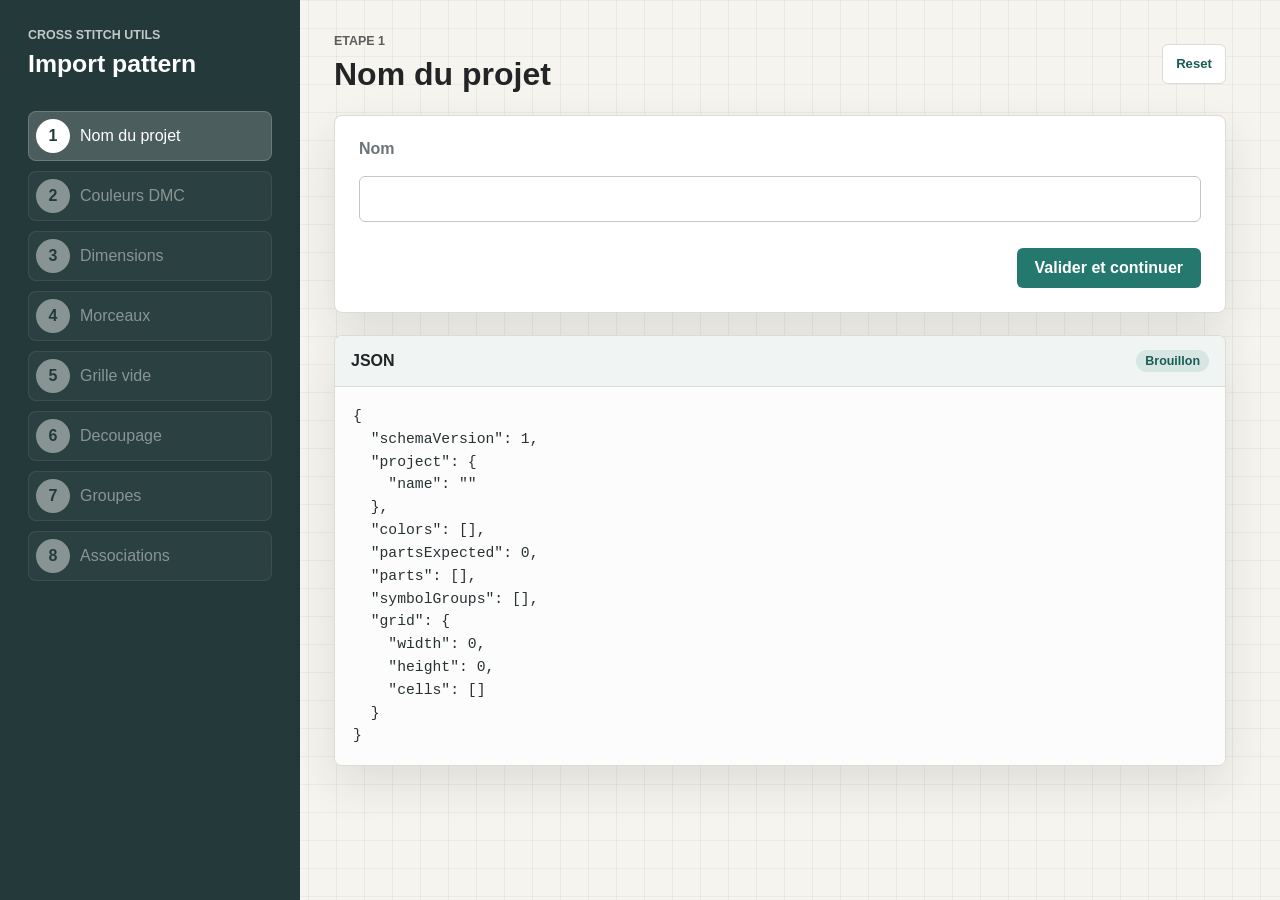
==== index.html @ f06e6caa "Classify color groups one at a time" ====
<!doctype html>
<html lang="fr">
  <head>
    <meta charset="utf-8">
    <meta name="viewport" content="width=device-width, initial-scale=1">
    <title>Cross Stitch Utils</title>
    <link rel="stylesheet" href="src/styles.css">
  </head>
  <body>
    <main class="app-shell">
      <aside class="sidebar">
        <div>
          <p class="eyebrow">Cross Stitch Utils</p>
          <h1>Import pattern</h1>
        </div>

        <nav class="step-list" aria-label="Etapes d'import">
          <button class="step-item active" type="button" data-step="project">
            <span class="step-number">1</span>
            <span>Nom du projet</span>
          </button>
          <button class="step-item locked" type="button" data-step="colors" disabled>
            <span class="step-number">2</span>
            <span>Couleurs DMC</span>
          </button>
          <button class="step-item locked" type="button" data-step="dimensions" disabled>
            <span class="step-number">3</span>
            <span>Dimensions</span>
          </button>
          <button class="step-item locked" type="button" data-step="parts" disabled>
            <span class="step-number">4</span>
            <span>Morceaux</span>
          </button>
          <button class="step-item locked" type="button" data-step="grid" disabled>
            <span class="step-number">5</span>
            <span>Grille vide</span>
          </button>
          <button class="step-item locked" type="button" data-step="analysis" disabled>
            <span class="step-number">6</span>
            <span>Decoupage</span>
          </button>
          <button class="step-item locked" type="button" data-step="groups" disabled>
            <span class="step-number">7</span>
            <span>Groupes</span>
          </button>
          <button class="step-item locked" type="button" data-step="assignments" disabled>
            <span class="step-number">8</span>
            <span>Associations</span>
          </button>
        </nav>
      </aside>

      <section class="workspace" aria-labelledby="step-title">
        <div class="topbar">
          <div>
            <p id="stepEyebrow" class="eyebrow">Etape 1</p>
            <h2 id="step-title">Nom du projet</h2>
          </div>
          <button id="resetButton" class="icon-button" type="button" title="Reinitialiser">
            <span aria-hidden="true">Reset</span>
            <span class="sr-only">Reinitialiser</span>
          </button>
        </div>

        <form id="projectForm" class="tool-panel" data-panel="project">
          <label for="projectName">Nom</label>
          <input id="projectName" name="projectName" type="text" autocomplete="off" required>
          <p id="projectError" class="form-error" hidden>Entre un nom de projet pour continuer.</p>

          <div class="actions">
            <button id="saveButton" class="primary-button" type="submit">Valider et continuer</button>
          </div>
        </form>

        <section id="colorsPanel" class="tool-panel hidden" data-panel="colors" aria-labelledby="colors-title">
          <div class="panel-heading">
            <div>
              <h3 id="colors-title">Couleurs du pattern</h3>
              <p>Ajoute uniquement les codes DMC utilises dans le pattern.</p>
            </div>
          </div>

          <form id="colorForm" class="color-form">
            <div class="form-grid">
              <label>
                Code DMC
                <input id="dmcCode" name="dmcCode" type="text" list="dmcCodeOptions" autocomplete="off" required>
              </label>
              <datalist id="dmcCodeOptions"></datalist>
            </div>

            <div class="actions">
              <button class="primary-button" type="submit">Ajouter</button>
            </div>
          </form>

          <div class="color-list-wrap">
            <table class="color-table">
              <thead>
                <tr>
                  <th>Couleur</th>
                  <th>Code DMC</th>
                  <th></th>
                </tr>
              </thead>
              <tbody id="colorsTableBody"></tbody>
            </table>
            <p id="emptyColorsMessage" class="empty-message">Aucune couleur ajoutee.</p>
          </div>

          <div class="actions split-actions">
            <button id="backToProjectButton" class="secondary-button" type="button">Retour</button>
            <button id="validateColorsButton" class="primary-button" type="button">Valider les couleurs</button>
          </div>
          <p id="colorsError" class="form-error" hidden>Ajoute au moins un code DMC pour valider cette etape.</p>
        </section>

        <form id="dimensionsForm" class="tool-panel hidden" data-panel="dimensions" aria-labelledby="dimensions-title">
          <div class="panel-heading">
            <div>
              <h3 id="dimensions-title">Dimensions de la grille</h3>
              <p>Indique la taille totale du pattern en points, pas la taille d'une page.</p>
            </div>
          </div>

          <div class="form-grid two-columns">
            <label for="gridWidth">
              Largeur
              <input id="gridWidth" name="gridWidth" type="number" inputmode="numeric" min="1" step="1" required>
            </label>

            <label for="gridHeight">
              Hauteur
              <input id="gridHeight" name="gridHeight" type="number" inputmode="numeric" min="1" step="1" required>
            </label>
          </div>

          <p id="dimensionsError" class="form-error" hidden>Entre une largeur et une hauteur superieures a 0.</p>

          <div class="actions split-actions">
            <button id="backToColorsButton" class="secondary-button" type="button">Retour</button>
            <button class="primary-button" type="submit">Valider les dimensions</button>
          </div>
        </form>

        <section id="partsPanel" class="tool-panel hidden" data-panel="parts" aria-labelledby="parts-title">
          <div class="panel-heading">
            <div>
              <h3 id="parts-title">Morceaux du pattern</h3>
              <p>Indique d'abord combien de sous-parties composent le pattern.</p>
            </div>
          </div>

          <form id="partCountForm" class="part-form">
            <div class="form-grid two-columns">
              <label for="partsExpected">
                Nombre de sous-parties
                <input id="partsExpected" name="partsExpected" type="number" inputmode="numeric" min="1" step="1" required>
              </label>
            </div>

            <p id="partCountError" class="form-error" hidden>Entre un nombre de sous-parties superieur a 0.</p>

            <div class="actions">
              <button class="primary-button" type="submit">Valider le nombre</button>
            </div>
          </form>

          <form id="partForm" class="part-form hidden">
            <div class="section-divider">
              <h3 id="nextPartName">Part 1</h3>
              <p id="partProgressText">Morceau 1 / 1</p>
            </div>

            <div class="form-grid parts-grid">
              <label for="partImage">
                Image
                <input id="partImage" name="partImage" type="file" accept="image/*">
              </label>

              <div>
                <span class="field-label">Presse-papier</span>
                <div id="clipboardDropZone" class="clipboard-drop-zone" tabindex="0">
                  <span id="clipboardImageStatus">Aucune image collee</span>
                </div>
              </div>

              <label for="partStartX">
                Depart X
                <input id="partStartX" name="partStartX" type="number" inputmode="numeric" min="0" step="1" required>
              </label>

              <label for="partStartY">
                Depart Y
                <input id="partStartY" name="partStartY" type="number" inputmode="numeric" min="0" step="1" required>
              </label>

              <label for="partWidth">
                Largeur
                <input id="partWidth" name="partWidth" type="number" inputmode="numeric" min="1" step="1" required>
              </label>

              <label for="partHeight">
                Hauteur
                <input id="partHeight" name="partHeight" type="number" inputmode="numeric" min="1" step="1" required>
              </label>
            </div>

            <p id="partError" class="form-error" hidden>Verifie les valeurs du morceau.</p>

            <div class="actions">
              <button class="primary-button" type="submit">Ajouter le morceau</button>
            </div>
          </form>

          <div class="color-list-wrap">
            <table class="color-table">
              <thead>
                <tr>
                  <th>Nom</th>
                  <th>Image</th>
                  <th>Position</th>
                  <th>Taille</th>
                  <th></th>
                </tr>
              </thead>
              <tbody id="partsTableBody"></tbody>
            </table>
            <p id="emptyPartsMessage" class="empty-message">Aucun morceau ajoute.</p>
          </div>

          <div id="partsCoverageStatus" class="coverage-status"></div>

          <div class="actions split-actions">
            <button id="backToDimensionsButton" class="secondary-button" type="button">Retour</button>
            <button id="validatePartsButton" class="primary-button" type="button">Valider les morceaux</button>
          </div>
          <p id="partsError" class="form-error" hidden>Les morceaux doivent couvrir toute la grille sans trou ni chevauchement.</p>
        </section>

        <section id="gridPanel" class="tool-panel hidden" data-panel="grid" aria-labelledby="grid-title">
          <div class="panel-heading">
            <div>
              <h3 id="grid-title">Grille vide</h3>
              <p>Genere toutes les cases du pattern a partir des dimensions et des morceaux valides.</p>
            </div>
          </div>

          <div id="gridStatus" class="coverage-status"></div>

          <div class="stats-row">
            <div>
              <span class="stat-label">Dimensions</span>
              <strong id="gridDimensionsText">0 x 0</strong>
            </div>
            <div>
              <span class="stat-label">Cases attendues</span>
              <strong id="gridExpectedCellsText">0</strong>
            </div>
            <div>
              <span class="stat-label">Cases generees</span>
              <strong id="gridGeneratedCellsText">0</strong>
            </div>
          </div>

          <div class="actions split-actions">
            <button id="backToPartsButton" class="secondary-button" type="button">Retour</button>
            <button id="generateGridButton" class="primary-button" type="button">Generer la grille</button>
          </div>
          <p id="gridError" class="form-error" hidden>Les morceaux doivent etre valides avant de generer la grille.</p>
        </section>

        <section id="analysisPanel" class="tool-panel hidden" data-panel="analysis" aria-labelledby="analysis-title">
          <div class="panel-heading">
            <div>
              <h3 id="analysis-title">Decoupage des cellules</h3>
              <p>Les images des morceaux sont considerees comme des grilles completes, sans marge ni legende.</p>
            </div>
          </div>

          <div id="analysisStatus" class="coverage-status"></div>

          <div class="stats-row">
            <div>
              <span class="stat-label">Morceaux</span>
              <strong id="analysisPartsText">0</strong>
            </div>
            <div>
              <span class="stat-label">Cellules</span>
              <strong id="analysisCellsText">0</strong>
            </div>
            <div>
              <span class="stat-label">Signatures</span>
              <strong id="analysisSignaturesText">0</strong>
            </div>
          </div>

          <div class="actions split-actions">
            <button id="backToGridButton" class="secondary-button" type="button">Retour</button>
            <button id="sliceImagesButton" class="primary-button" type="button">Decouper les images</button>
          </div>
          <p id="analysisError" class="form-error" hidden>La grille doit etre generee avant le decoupage.</p>
        </section>

        <section id="groupsPanel" class="tool-panel hidden" data-panel="groups" aria-labelledby="groups-title">
          <div class="panel-heading">
            <div>
              <h3 id="groups-title">Groupes de symboles</h3>
              <p>Regroupe les cellules qui ont exactement la meme signature visuelle.</p>
            </div>
          </div>

          <div id="groupsStatus" class="coverage-status"></div>

          <div class="stats-row">
            <div>
              <span class="stat-label">Cellules</span>
              <strong id="groupsCellsText">0</strong>
            </div>
            <div>
              <span class="stat-label">Groupes</span>
              <strong id="groupsCountText">0</strong>
            </div>
            <div>
              <span class="stat-label">Plus grand groupe</span>
              <strong id="largestGroupText">0</strong>
            </div>
          </div>

          <div class="color-list-wrap">
            <table class="color-table">
              <thead>
                <tr>
                  <th>Groupe</th>
                  <th>Cellules</th>
                  <th>Signature</th>
                  <th>Moyenne</th>
                </tr>
              </thead>
              <tbody id="groupsTableBody"></tbody>
            </table>
            <p id="emptyGroupsMessage" class="empty-message">Aucun groupe genere.</p>
          </div>

          <div class="actions split-actions">
            <button id="backToAnalysisButton" class="secondary-button" type="button">Retour</button>
            <button id="generateGroupsButton" class="primary-button" type="button">Generer les groupes</button>
          </div>
          <p id="groupsError" class="form-error" hidden>Le decoupage doit etre termine avant de generer les groupes.</p>
        </section>

        <section id="assignmentsPanel" class="tool-panel hidden" data-panel="assignments" aria-labelledby="assignments-title">
          <div class="panel-heading">
            <div>
              <h3 id="assignments-title">Associations des couleurs</h3>
              <p>Associe chaque groupe visuel a une couleur DMC, ou marque-le comme vide.</p>
            </div>
          </div>

          <div id="assignmentsStatus" class="coverage-status"></div>

          <div class="stats-row">
            <div>
              <span class="stat-label">Groupes</span>
              <strong id="assignmentsGroupsText">0</strong>
            </div>
            <div>
              <span class="stat-label">Groupes prets</span>
              <strong id="assignmentsReadyText">0</strong>
            </div>
            <div>
              <span class="stat-label">Cases pretes</span>
              <strong id="assignmentsCellsText">0</strong>
            </div>
          </div>

          <div id="assignmentReview" class="assignment-review">
            <div class="assignment-card">
              <div class="assignment-meta">
                <span id="assignmentPositionText" class="status-pill">Groupe 0 / 0</span>
                <strong id="assignmentGroupName">Groupe</strong>
                <span id="assignmentCellCountText" class="stat-label">0 cellule</span>
              </div>
              <div id="assignmentPreviewWrap" class="assignment-preview-wrap">
                <span class="symbol-preview-empty">A regenerer</span>
              </div>
            </div>

            <div>
              <p class="field-label">Choisir la couleur</p>
              <div id="assignmentChoices" class="assignment-choices"></div>
            </div>

            <div class="assignment-nav">
              <button id="previousAssignmentButton" class="secondary-button" type="button">Precedent</button>
              <button id="assignEmptyButton" class="secondary-button" type="button">Vide</button>
              <button id="nextAssignmentButton" class="secondary-button" type="button">Suivant</button>
            </div>

            <p id="emptyAssignmentsMessage" class="empty-message">Aucun groupe a associer.</p>
          </div>

          <div class="actions split-actions">
            <button id="backToGroupsButton" class="secondary-button" type="button">Retour</button>
            <button id="applyAssignmentsButton" class="primary-button" type="button">Appliquer a la grille</button>
          </div>
          <p id="assignmentsError" class="form-error" hidden>Chaque groupe doit avoir une couleur DMC, ou etre marque comme vide.</p>
        </section>

        <section class="json-panel" aria-labelledby="json-title">
          <div class="panel-title-row">
            <h3 id="json-title">JSON</h3>
            <span id="saveStatus" class="status-pill">Brouillon</span>
          </div>
          <pre id="jsonPreview"></pre>
        </section>
      </section>
    </main>

    <script src="data/dmc-colors.js"></script>
    <script src="src/app.js"></script>
  </body>
</html>
---- src/styles.css ----
:root {
  color-scheme: light;
  --bg: #f6f4ef;
  --surface: #ffffff;
  --surface-muted: #f0f5f3;
  --ink: #222426;
  --muted: #6d7479;
  --line: #d8ddd8;
  --accent: #24786d;
  --accent-strong: #185d55;
  --thread-red: #b44b57;
  --shadow: 0 18px 45px rgba(32, 38, 35, 0.11);
}

* {
  box-sizing: border-box;
}

body {
  margin: 0;
  min-height: 100vh;
  font-family: "Segoe UI", Arial, sans-serif;
  color: var(--ink);
  background:
    linear-gradient(90deg, rgba(36, 120, 109, 0.08) 1px, transparent 1px),
    linear-gradient(rgba(180, 75, 87, 0.07) 1px, transparent 1px),
    var(--bg);
  background-size: 28px 28px;
}

button,
input,
select {
  font: inherit;
}

.app-shell {
  display: grid;
  grid-template-columns: minmax(240px, 300px) minmax(0, 1fr);
  min-height: 100vh;
}

.sidebar {
  display: flex;
  flex-direction: column;
  gap: 32px;
  padding: 28px;
  color: #ffffff;
  background: #243a3a;
}

.eyebrow {
  margin: 0 0 8px;
  color: currentColor;
  font-size: 0.78rem;
  font-weight: 700;
  letter-spacing: 0;
  text-transform: uppercase;
  opacity: 0.72;
}

h1,
h2,
h3 {
  margin: 0;
  letter-spacing: 0;
}

h1 {
  font-size: 1.55rem;
  line-height: 1.15;
}

h2 {
  font-size: 2rem;
}

h3 {
  font-size: 1rem;
}

.step-list {
  display: grid;
  gap: 10px;
}

.step-item {
  display: grid;
  grid-template-columns: 34px minmax(0, 1fr);
  align-items: center;
  gap: 10px;
  width: 100%;
  min-height: 48px;
  padding: 7px;
  border: 1px solid rgba(255, 255, 255, 0.18);
  border-radius: 8px;
  color: #ffffff;
  background: rgba(255, 255, 255, 0.08);
  text-align: left;
}

.step-item.active {
  background: rgba(255, 255, 255, 0.18);
}

.step-item.complete .step-number {
  color: #ffffff;
  background: var(--accent);
}

.step-item.locked {
  cursor: not-allowed;
  opacity: 0.46;
}

.step-number {
  display: grid;
  place-items: center;
  width: 34px;
  height: 34px;
  border-radius: 50%;
  color: #243a3a;
  background: #ffffff;
  font-weight: 800;
}

.workspace {
  display: grid;
  align-content: start;
  gap: 22px;
  width: min(960px, 100%);
  padding: 34px;
}

.topbar {
  display: flex;
  align-items: center;
  justify-content: space-between;
  gap: 16px;
}

.tool-panel,
.json-panel {
  border: 1px solid var(--line);
  border-radius: 8px;
  background: var(--surface);
  box-shadow: var(--shadow);
}

.tool-panel {
  display: grid;
  gap: 18px;
  padding: 24px;
}

label {
  display: grid;
  gap: 7px;
  color: var(--muted);
  font-weight: 700;
}

.field-label {
  display: block;
  margin-bottom: 7px;
  color: var(--muted);
  font-weight: 700;
}

input,
select {
  width: 100%;
  min-height: 46px;
  padding: 10px 12px;
  border: 1px solid #bfc8c3;
  border-radius: 6px;
  color: var(--ink);
  background: #ffffff;
}

input:focus,
select:focus {
  border-color: var(--accent);
  outline: 3px solid rgba(36, 120, 109, 0.18);
}

.actions {
  display: flex;
  justify-content: flex-end;
  margin-top: 8px;
}

.primary-button,
.secondary-button,
.icon-button,
.danger-button {
  min-height: 40px;
  border: 0;
  border-radius: 6px;
  cursor: pointer;
}

.primary-button {
  padding: 0 18px;
  color: #ffffff;
  background: var(--accent);
  font-weight: 800;
}

.primary-button:hover {
  background: var(--accent-strong);
}

.secondary-button {
  padding: 0 16px;
  color: var(--accent-strong);
  background: #e8f0ed;
  border: 1px solid var(--line);
  font-weight: 800;
}

.secondary-button:hover {
  background: #dae7e3;
}

.icon-button {
  display: grid;
  place-items: center;
  width: 64px;
  color: var(--accent-strong);
  background: var(--surface);
  border: 1px solid var(--line);
  font-size: 0.82rem;
  font-weight: 800;
}

.danger-button {
  display: grid;
  place-items: center;
  width: 34px;
  min-height: 34px;
  color: #8b2633;
  background: rgba(180, 75, 87, 0.12);
  font-weight: 800;
}

.danger-button:hover {
  background: rgba(180, 75, 87, 0.22);
}

.hidden {
  display: none;
}

.panel-heading p,
.empty-message {
  margin: 6px 0 0;
  color: var(--muted);
}

.color-form {
  display: grid;
  gap: 14px;
}

.form-grid {
  display: grid;
  grid-template-columns: minmax(160px, 280px);
  gap: 12px;
}

.form-grid.two-columns {
  grid-template-columns: repeat(2, minmax(140px, 220px));
}

.form-grid.parts-grid {
  grid-template-columns: minmax(220px, 1.4fr) minmax(180px, 1fr) repeat(4, minmax(110px, 0.8fr));
}

.color-list-wrap {
  display: grid;
  gap: 10px;
  overflow-x: auto;
}

.color-table {
  width: 100%;
  border-collapse: collapse;
  overflow: hidden;
  border: 1px solid var(--line);
  border-radius: 8px;
}

.color-table th,
.color-table td {
  padding: 11px 12px;
  border-bottom: 1px solid var(--line);
  text-align: left;
}

.color-table th {
  color: var(--muted);
  background: var(--surface-muted);
  font-size: 0.82rem;
}

.color-table code {
  font-size: 0.78rem;
  word-break: break-all;
}

.color-table tr:last-child td {
  border-bottom: 0;
}

.assignment-review {
  display: grid;
  gap: 18px;
}

.assignment-review.empty .assignment-card,
.assignment-review.empty .assignment-nav,
.assignment-review.empty .field-label,
.assignment-review.empty .assignment-choices {
  display: none;
}

.assignment-card {
  display: grid;
  grid-template-columns: minmax(170px, 240px) minmax(120px, 1fr);
  gap: 18px;
  align-items: center;
  padding: 18px;
  border: 1px solid var(--line);
  border-radius: 8px;
  background: var(--surface-muted);
}

.assignment-meta {
  display: grid;
  gap: 8px;
}

.assignment-meta strong {
  font-size: 1.45rem;
}

.assignment-preview-wrap {
  display: grid;
  place-items: center;
  min-height: 156px;
  border: 1px solid var(--line);
  border-radius: 8px;
  background: #ffffff;
}

.symbol-preview {
  display: block;
  width: 64px;
  height: 64px;
  border: 1px solid var(--line);
  border-radius: 6px;
  background: #ffffff;
  image-rendering: pixelated;
}

.symbol-preview.large {
  width: 128px;
  height: 128px;
}

.symbol-preview-empty {
  display: inline-block;
  max-width: 90px;
  color: var(--muted);
  font-size: 0.78rem;
  font-weight: 700;
}

.assignment-choices {
  display: grid;
  grid-template-columns: repeat(auto-fit, minmax(120px, 1fr));
  gap: 10px;
}

.assignment-choice-button {
  display: flex;
  align-items: center;
  gap: 9px;
  min-height: 48px;
  padding: 8px 10px;
  border: 1px solid var(--line);
  border-radius: 8px;
  color: var(--ink);
  background: #ffffff;
  cursor: pointer;
  font-weight: 800;
}

.assignment-choice-button:hover,
.assignment-choice-button.selected,
.assignment-nav .selected {
  border-color: var(--accent);
  outline: 3px solid rgba(36, 120, 109, 0.16);
}

.assignment-nav {
  display: flex;
  justify-content: space-between;
  gap: 10px;
}

.row-actions {
  width: 46px;
}

.color-swatch {
  display: inline-block;
  width: 34px;
  height: 24px;
  border: 1px solid #9da6a3;
  border-radius: 5px;
  box-shadow: inset 0 0 0 1px rgba(255, 255, 255, 0.35);
  vertical-align: middle;
}

.split-actions {
  justify-content: space-between;
}

.form-error {
  margin: -4px 0 0;
  color: #9f2937;
  font-weight: 700;
}

.coverage-status {
  padding: 12px 14px;
  border: 1px solid var(--line);
  border-radius: 8px;
  color: var(--muted);
  background: var(--surface-muted);
  font-weight: 800;
}

.coverage-status.valid {
  color: var(--accent-strong);
  background: rgba(36, 120, 109, 0.12);
}

.coverage-status.invalid {
  color: #8b2633;
  background: rgba(180, 75, 87, 0.1);
}

.stats-row {
  display: grid;
  grid-template-columns: repeat(3, minmax(120px, 1fr));
  gap: 12px;
}

.stats-row > div {
  display: grid;
  gap: 5px;
  padding: 14px;
  border: 1px solid var(--line);
  border-radius: 8px;
  background: #ffffff;
}

.stat-label {
  color: var(--muted);
  font-size: 0.82rem;
  font-weight: 800;
}

.stats-row strong {
  font-size: 1.35rem;
}

.clipboard-drop-zone {
  display: grid;
  align-items: center;
  min-height: 46px;
  padding: 10px 12px;
  border: 1px dashed #9da6a3;
  border-radius: 6px;
  color: var(--muted);
  background: #fbfcfb;
  font-weight: 700;
}

.clipboard-drop-zone:focus {
  border-color: var(--accent);
  outline: 3px solid rgba(36, 120, 109, 0.18);
}

.clipboard-drop-zone.has-image {
  color: var(--accent-strong);
  border-style: solid;
  background: rgba(36, 120, 109, 0.08);
}

.json-panel {
  overflow: hidden;
}

.panel-title-row {
  display: flex;
  align-items: center;
  justify-content: space-between;
  gap: 12px;
  padding: 14px 16px;
  background: var(--surface-muted);
  border-bottom: 1px solid var(--line);
}

.status-pill {
  padding: 4px 9px;
  border-radius: 999px;
  color: var(--accent-strong);
  background: rgba(36, 120, 109, 0.12);
  font-size: 0.78rem;
  font-weight: 800;
}

pre {
  min-height: 220px;
  margin: 0;
  padding: 18px;
  overflow: auto;
  color: #293133;
  background: #fbfcfb;
  font-family: Consolas, "Liberation Mono", monospace;
  font-size: 0.92rem;
  line-height: 1.55;
}

.sr-only {
  position: absolute;
  width: 1px;
  height: 1px;
  padding: 0;
  margin: -1px;
  overflow: hidden;
  clip: rect(0, 0, 0, 0);
  white-space: nowrap;
  border: 0;
}

@media (max-width: 760px) {
  .app-shell {
    grid-template-columns: 1fr;
  }

  .sidebar {
    padding: 22px;
  }

  .workspace {
    padding: 22px;
  }

  .form-grid {
    grid-template-columns: 1fr;
  }

  .form-grid.two-columns {
    grid-template-columns: 1fr;
  }

  .form-grid.parts-grid {
    grid-template-columns: 1fr;
  }

  .stats-row {
    grid-template-columns: 1fr;
  }
}
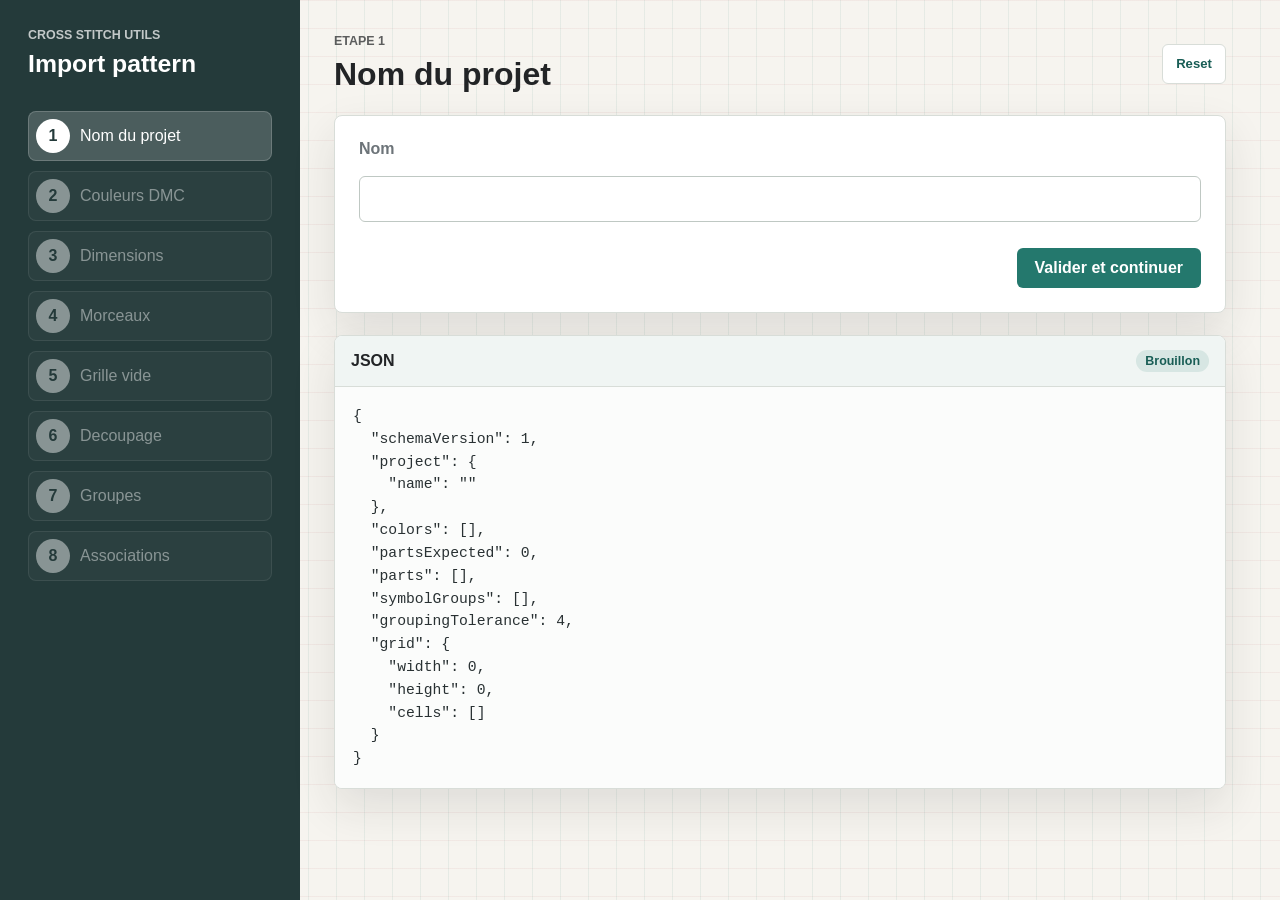
==== commit 154a2b90: "Add adjustable symbol grouping tolerance" ====
--- a/index.html
+++ b/index.html
@@ -306,11 +306,20 @@
           <div class="panel-heading">
             <div>
               <h3 id="groups-title">Groupes de symboles</h3>
-              <p>Regroupe les cellules qui ont exactement la meme signature visuelle.</p>
+              <p>Regroupe les cellules qui ont une signature visuelle proche.</p>
             </div>
           </div>
 
           <div id="groupsStatus" class="coverage-status"></div>
+
+          <label class="field-label" for="groupingTolerance">
+            Tolerance de regroupement
+            <select id="groupingTolerance" name="groupingTolerance">
+              <option value="0">Strict</option>
+              <option value="4">Normal</option>
+              <option value="8">Large</option>
+            </select>
+          </label>
 
           <div class="stats-row">
             <div>
@@ -380,6 +389,7 @@
                 <span id="assignmentPositionText" class="status-pill">Groupe 0 / 0</span>
                 <strong id="assignmentGroupName">Groupe</strong>
                 <span id="assignmentCellCountText" class="stat-label">0 cellule</span>
+                <span id="assignmentCurrentState" class="assignment-state unready">Non classe</span>
               </div>
               <div id="assignmentPreviewWrap" class="assignment-preview-wrap">
                 <span class="symbol-preview-empty">A regenerer</span>
@@ -393,7 +403,6 @@
 
             <div class="assignment-nav">
               <button id="previousAssignmentButton" class="secondary-button" type="button">Precedent</button>
-              <button id="assignEmptyButton" class="secondary-button" type="button">Vide</button>
               <button id="nextAssignmentButton" class="secondary-button" type="button">Suivant</button>
             </div>
 
--- a/src/styles.css
+++ b/src/styles.css
@@ -345,6 +345,29 @@
   font-size: 1.45rem;
 }
 
+.assignment-state {
+  width: fit-content;
+  padding: 7px 10px;
+  border-radius: 999px;
+  font-size: 0.82rem;
+  font-weight: 900;
+}
+
+.assignment-state.unready {
+  color: #8b2633;
+  background: rgba(180, 75, 87, 0.12);
+}
+
+.assignment-state.ready {
+  color: var(--accent-strong);
+  background: rgba(36, 120, 109, 0.14);
+}
+
+.assignment-state.empty {
+  color: #4e5559;
+  background: #dfe6e3;
+}
+
 .assignment-preview-wrap {
   display: grid;
   place-items: center;
@@ -402,6 +425,12 @@
 .assignment-nav .selected {
   border-color: var(--accent);
   outline: 3px solid rgba(36, 120, 109, 0.16);
+}
+
+.assignment-choice-button.empty-choice {
+  justify-content: center;
+  color: #4e5559;
+  background: #eef2f0;
 }
 
 .assignment-nav {
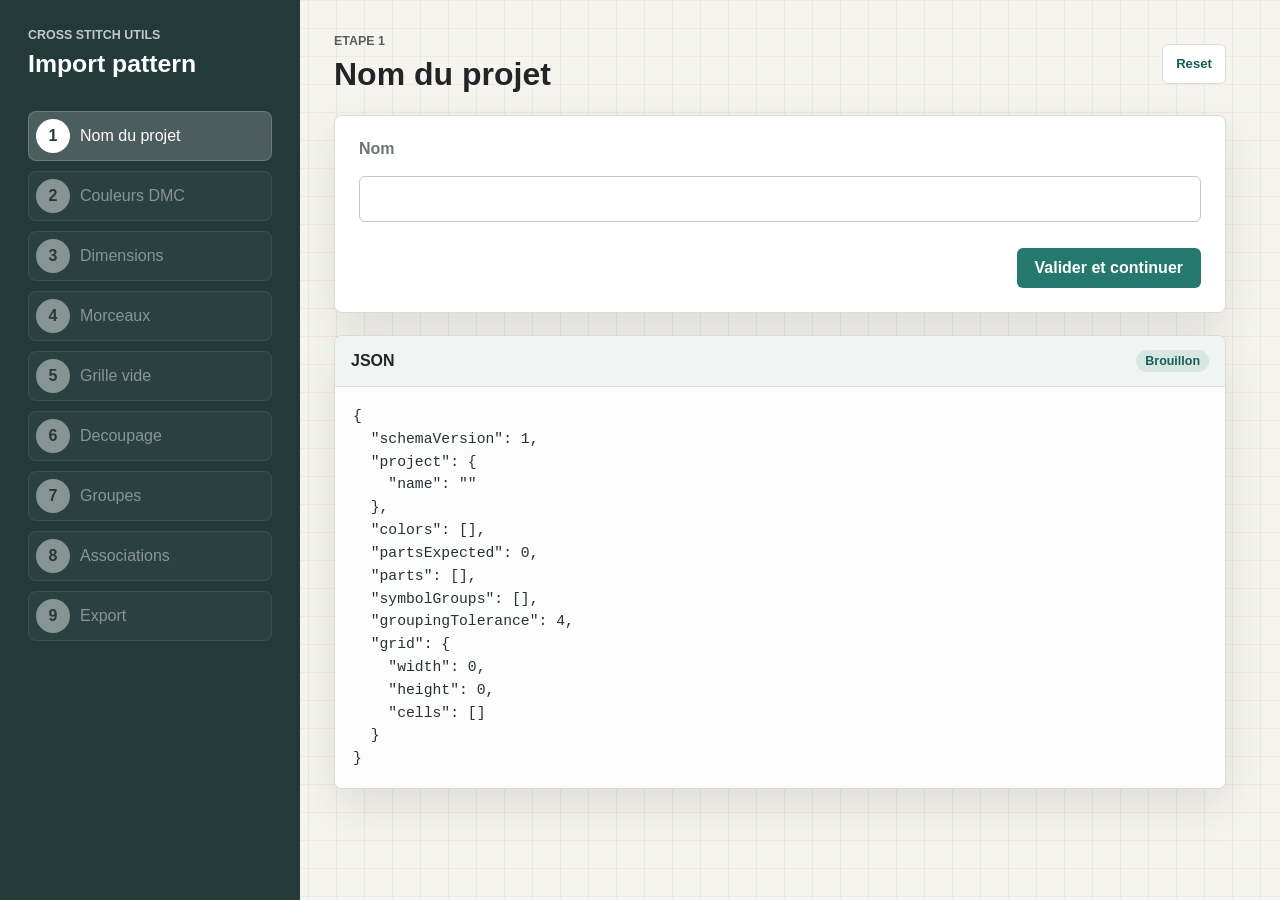
==== commit 40078e89: "Add clean final JSON export" ====
--- a/index.html
+++ b/index.html
@@ -47,6 +47,10 @@
             <span class="step-number">8</span>
             <span>Associations</span>
           </button>
+          <button class="step-item locked" type="button" data-step="export" disabled>
+            <span class="step-number">9</span>
+            <span>Export</span>
+          </button>
         </nav>
       </aside>
 
@@ -416,6 +420,38 @@
           <p id="assignmentsError" class="form-error" hidden>Chaque groupe doit avoir une couleur DMC, ou etre marque comme vide.</p>
         </section>
 
+        <section id="exportPanel" class="tool-panel hidden" data-panel="export" aria-labelledby="export-title">
+          <div class="panel-heading">
+            <div>
+              <h3 id="export-title">Fichier final</h3>
+              <p>Genere un JSON propre avec uniquement les informations necessaires pour utiliser le pattern.</p>
+            </div>
+          </div>
+
+          <div id="exportStatus" class="coverage-status"></div>
+
+          <div class="stats-row">
+            <div>
+              <span class="stat-label">Dimensions</span>
+              <strong id="exportDimensionsText">0 x 0</strong>
+            </div>
+            <div>
+              <span class="stat-label">Couleurs</span>
+              <strong id="exportColorsText">0</strong>
+            </div>
+            <div>
+              <span class="stat-label">Cases</span>
+              <strong id="exportCellsText">0</strong>
+            </div>
+          </div>
+
+          <div class="actions split-actions">
+            <button id="backToAssignmentsButton" class="secondary-button" type="button">Retour</button>
+            <button id="downloadFinalJsonButton" class="primary-button" type="button">Telecharger le JSON final</button>
+          </div>
+          <pre id="finalJsonPreview"></pre>
+        </section>
+
         <section class="json-panel" aria-labelledby="json-title">
           <div class="panel-title-row">
             <h3 id="json-title">JSON</h3>
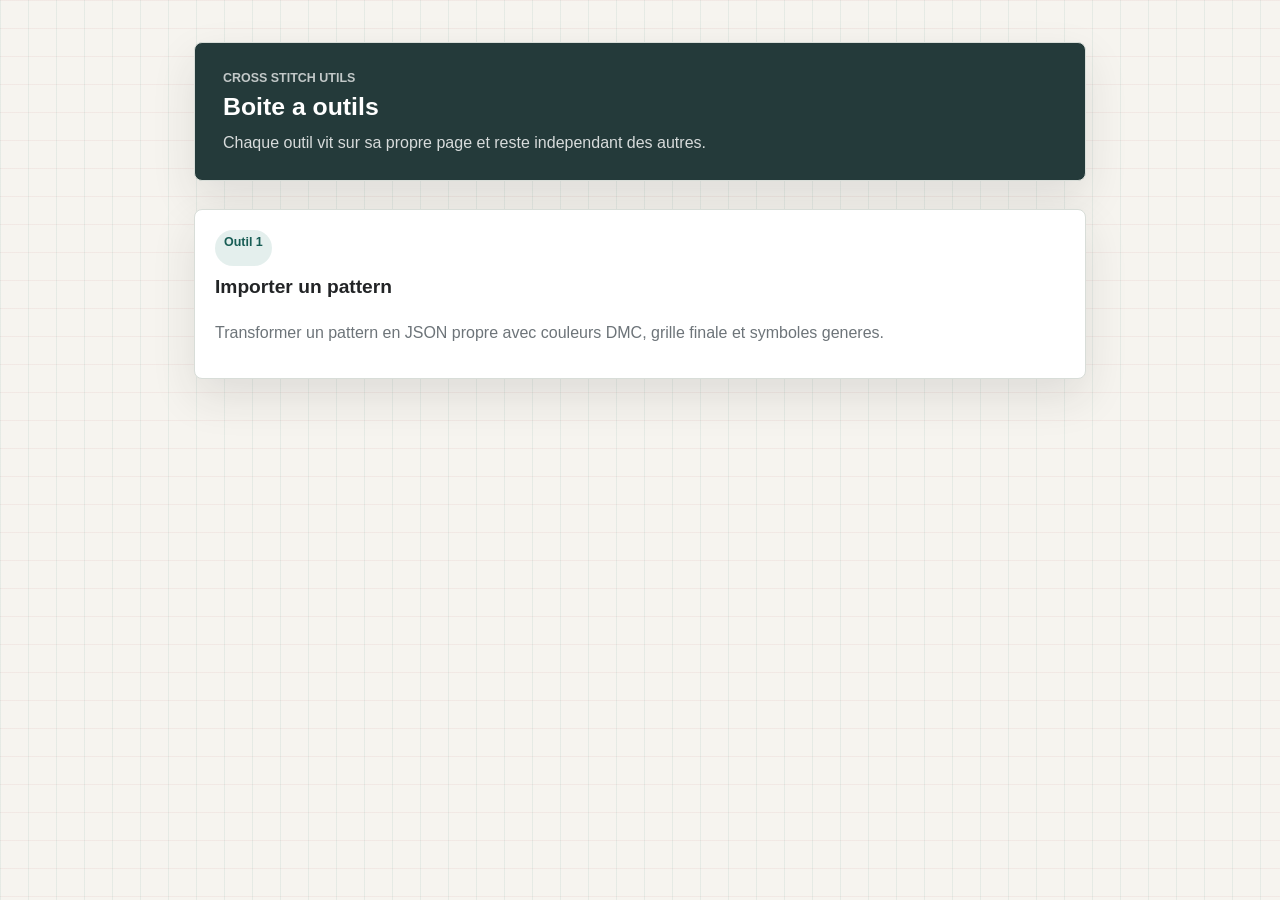
==== commit 075273b0: "Separate toolbox home from import tool" ====
--- a/index.html
+++ b/index.html
@@ -7,462 +7,22 @@
     <link rel="stylesheet" href="src/styles.css">
   </head>
   <body>
-    <main class="app-shell">
-      <aside class="sidebar">
+    <main class="toolbox-shell">
+      <header class="toolbox-header">
         <div>
           <p class="eyebrow">Cross Stitch Utils</p>
-          <h1>Import pattern</h1>
+          <h1>Boite a outils</h1>
         </div>
+        <p>Chaque outil vit sur sa propre page et reste independant des autres.</p>
+      </header>
 
-        <nav class="step-list" aria-label="Etapes d'import">
-          <button class="step-item active" type="button" data-step="project">
-            <span class="step-number">1</span>
-            <span>Nom du projet</span>
-          </button>
-          <button class="step-item locked" type="button" data-step="colors" disabled>
-            <span class="step-number">2</span>
-            <span>Couleurs DMC</span>
-          </button>
-          <button class="step-item locked" type="button" data-step="dimensions" disabled>
-            <span class="step-number">3</span>
-            <span>Dimensions</span>
-          </button>
-          <button class="step-item locked" type="button" data-step="parts" disabled>
-            <span class="step-number">4</span>
-            <span>Morceaux</span>
-          </button>
-          <button class="step-item locked" type="button" data-step="grid" disabled>
-            <span class="step-number">5</span>
-            <span>Grille vide</span>
-          </button>
-          <button class="step-item locked" type="button" data-step="analysis" disabled>
-            <span class="step-number">6</span>
-            <span>Decoupage</span>
-          </button>
-          <button class="step-item locked" type="button" data-step="groups" disabled>
-            <span class="step-number">7</span>
-            <span>Groupes</span>
-          </button>
-          <button class="step-item locked" type="button" data-step="assignments" disabled>
-            <span class="step-number">8</span>
-            <span>Associations</span>
-          </button>
-          <button class="step-item locked" type="button" data-step="export" disabled>
-            <span class="step-number">9</span>
-            <span>Export</span>
-          </button>
-        </nav>
-      </aside>
-
-      <section class="workspace" aria-labelledby="step-title">
-        <div class="topbar">
-          <div>
-            <p id="stepEyebrow" class="eyebrow">Etape 1</p>
-            <h2 id="step-title">Nom du projet</h2>
-          </div>
-          <button id="resetButton" class="icon-button" type="button" title="Reinitialiser">
-            <span aria-hidden="true">Reset</span>
-            <span class="sr-only">Reinitialiser</span>
-          </button>
-        </div>
-
-        <form id="projectForm" class="tool-panel" data-panel="project">
-          <label for="projectName">Nom</label>
-          <input id="projectName" name="projectName" type="text" autocomplete="off" required>
-          <p id="projectError" class="form-error" hidden>Entre un nom de projet pour continuer.</p>
-
-          <div class="actions">
-            <button id="saveButton" class="primary-button" type="submit">Valider et continuer</button>
-          </div>
-        </form>
-
-        <section id="colorsPanel" class="tool-panel hidden" data-panel="colors" aria-labelledby="colors-title">
-          <div class="panel-heading">
-            <div>
-              <h3 id="colors-title">Couleurs du pattern</h3>
-              <p>Ajoute uniquement les codes DMC utilises dans le pattern.</p>
-            </div>
-          </div>
-
-          <form id="colorForm" class="color-form">
-            <div class="form-grid">
-              <label>
-                Code DMC
-                <input id="dmcCode" name="dmcCode" type="text" list="dmcCodeOptions" autocomplete="off" required>
-              </label>
-              <datalist id="dmcCodeOptions"></datalist>
-            </div>
-
-            <div class="actions">
-              <button class="primary-button" type="submit">Ajouter</button>
-            </div>
-          </form>
-
-          <div class="color-list-wrap">
-            <table class="color-table">
-              <thead>
-                <tr>
-                  <th>Couleur</th>
-                  <th>Code DMC</th>
-                  <th></th>
-                </tr>
-              </thead>
-              <tbody id="colorsTableBody"></tbody>
-            </table>
-            <p id="emptyColorsMessage" class="empty-message">Aucune couleur ajoutee.</p>
-          </div>
-
-          <div class="actions split-actions">
-            <button id="backToProjectButton" class="secondary-button" type="button">Retour</button>
-            <button id="validateColorsButton" class="primary-button" type="button">Valider les couleurs</button>
-          </div>
-          <p id="colorsError" class="form-error" hidden>Ajoute au moins un code DMC pour valider cette etape.</p>
-        </section>
-
-        <form id="dimensionsForm" class="tool-panel hidden" data-panel="dimensions" aria-labelledby="dimensions-title">
-          <div class="panel-heading">
-            <div>
-              <h3 id="dimensions-title">Dimensions de la grille</h3>
-              <p>Indique la taille totale du pattern en points, pas la taille d'une page.</p>
-            </div>
-          </div>
-
-          <div class="form-grid two-columns">
-            <label for="gridWidth">
-              Largeur
-              <input id="gridWidth" name="gridWidth" type="number" inputmode="numeric" min="1" step="1" required>
-            </label>
-
-            <label for="gridHeight">
-              Hauteur
-              <input id="gridHeight" name="gridHeight" type="number" inputmode="numeric" min="1" step="1" required>
-            </label>
-          </div>
-
-          <p id="dimensionsError" class="form-error" hidden>Entre une largeur et une hauteur superieures a 0.</p>
-
-          <div class="actions split-actions">
-            <button id="backToColorsButton" class="secondary-button" type="button">Retour</button>
-            <button class="primary-button" type="submit">Valider les dimensions</button>
-          </div>
-        </form>
-
-        <section id="partsPanel" class="tool-panel hidden" data-panel="parts" aria-labelledby="parts-title">
-          <div class="panel-heading">
-            <div>
-              <h3 id="parts-title">Morceaux du pattern</h3>
-              <p>Indique d'abord combien de sous-parties composent le pattern.</p>
-            </div>
-          </div>
-
-          <form id="partCountForm" class="part-form">
-            <div class="form-grid two-columns">
-              <label for="partsExpected">
-                Nombre de sous-parties
-                <input id="partsExpected" name="partsExpected" type="number" inputmode="numeric" min="1" step="1" required>
-              </label>
-            </div>
-
-            <p id="partCountError" class="form-error" hidden>Entre un nombre de sous-parties superieur a 0.</p>
-
-            <div class="actions">
-              <button class="primary-button" type="submit">Valider le nombre</button>
-            </div>
-          </form>
-
-          <form id="partForm" class="part-form hidden">
-            <div class="section-divider">
-              <h3 id="nextPartName">Part 1</h3>
-              <p id="partProgressText">Morceau 1 / 1</p>
-            </div>
-
-            <div class="form-grid parts-grid">
-              <label for="partImage">
-                Image
-                <input id="partImage" name="partImage" type="file" accept="image/*">
-              </label>
-
-              <div>
-                <span class="field-label">Presse-papier</span>
-                <div id="clipboardDropZone" class="clipboard-drop-zone" tabindex="0">
-                  <span id="clipboardImageStatus">Aucune image collee</span>
-                </div>
-              </div>
-
-              <label for="partStartX">
-                Depart X
-                <input id="partStartX" name="partStartX" type="number" inputmode="numeric" min="0" step="1" required>
-              </label>
-
-              <label for="partStartY">
-                Depart Y
-                <input id="partStartY" name="partStartY" type="number" inputmode="numeric" min="0" step="1" required>
-              </label>
-
-              <label for="partWidth">
-                Largeur
-                <input id="partWidth" name="partWidth" type="number" inputmode="numeric" min="1" step="1" required>
-              </label>
-
-              <label for="partHeight">
-                Hauteur
-                <input id="partHeight" name="partHeight" type="number" inputmode="numeric" min="1" step="1" required>
-              </label>
-            </div>
-
-            <p id="partError" class="form-error" hidden>Verifie les valeurs du morceau.</p>
-
-            <div class="actions">
-              <button class="primary-button" type="submit">Ajouter le morceau</button>
-            </div>
-          </form>
-
-          <div class="color-list-wrap">
-            <table class="color-table">
-              <thead>
-                <tr>
-                  <th>Nom</th>
-                  <th>Image</th>
-                  <th>Position</th>
-                  <th>Taille</th>
-                  <th></th>
-                </tr>
-              </thead>
-              <tbody id="partsTableBody"></tbody>
-            </table>
-            <p id="emptyPartsMessage" class="empty-message">Aucun morceau ajoute.</p>
-          </div>
-
-          <div id="partsCoverageStatus" class="coverage-status"></div>
-
-          <div class="actions split-actions">
-            <button id="backToDimensionsButton" class="secondary-button" type="button">Retour</button>
-            <button id="validatePartsButton" class="primary-button" type="button">Valider les morceaux</button>
-          </div>
-          <p id="partsError" class="form-error" hidden>Les morceaux doivent couvrir toute la grille sans trou ni chevauchement.</p>
-        </section>
-
-        <section id="gridPanel" class="tool-panel hidden" data-panel="grid" aria-labelledby="grid-title">
-          <div class="panel-heading">
-            <div>
-              <h3 id="grid-title">Grille vide</h3>
-              <p>Genere toutes les cases du pattern a partir des dimensions et des morceaux valides.</p>
-            </div>
-          </div>
-
-          <div id="gridStatus" class="coverage-status"></div>
-
-          <div class="stats-row">
-            <div>
-              <span class="stat-label">Dimensions</span>
-              <strong id="gridDimensionsText">0 x 0</strong>
-            </div>
-            <div>
-              <span class="stat-label">Cases attendues</span>
-              <strong id="gridExpectedCellsText">0</strong>
-            </div>
-            <div>
-              <span class="stat-label">Cases generees</span>
-              <strong id="gridGeneratedCellsText">0</strong>
-            </div>
-          </div>
-
-          <div class="actions split-actions">
-            <button id="backToPartsButton" class="secondary-button" type="button">Retour</button>
-            <button id="generateGridButton" class="primary-button" type="button">Generer la grille</button>
-          </div>
-          <p id="gridError" class="form-error" hidden>Les morceaux doivent etre valides avant de generer la grille.</p>
-        </section>
-
-        <section id="analysisPanel" class="tool-panel hidden" data-panel="analysis" aria-labelledby="analysis-title">
-          <div class="panel-heading">
-            <div>
-              <h3 id="analysis-title">Decoupage des cellules</h3>
-              <p>Les images des morceaux sont considerees comme des grilles completes, sans marge ni legende.</p>
-            </div>
-          </div>
-
-          <div id="analysisStatus" class="coverage-status"></div>
-
-          <div class="stats-row">
-            <div>
-              <span class="stat-label">Morceaux</span>
-              <strong id="analysisPartsText">0</strong>
-            </div>
-            <div>
-              <span class="stat-label">Cellules</span>
-              <strong id="analysisCellsText">0</strong>
-            </div>
-            <div>
-              <span class="stat-label">Signatures</span>
-              <strong id="analysisSignaturesText">0</strong>
-            </div>
-          </div>
-
-          <div class="actions split-actions">
-            <button id="backToGridButton" class="secondary-button" type="button">Retour</button>
-            <button id="sliceImagesButton" class="primary-button" type="button">Decouper les images</button>
-          </div>
-          <p id="analysisError" class="form-error" hidden>La grille doit etre generee avant le decoupage.</p>
-        </section>
-
-        <section id="groupsPanel" class="tool-panel hidden" data-panel="groups" aria-labelledby="groups-title">
-          <div class="panel-heading">
-            <div>
-              <h3 id="groups-title">Groupes de symboles</h3>
-              <p>Regroupe les cellules qui ont une signature visuelle proche.</p>
-            </div>
-          </div>
-
-          <div id="groupsStatus" class="coverage-status"></div>
-
-          <label class="field-label" for="groupingTolerance">
-            Tolerance de regroupement
-            <select id="groupingTolerance" name="groupingTolerance">
-              <option value="0">Strict</option>
-              <option value="4">Normal</option>
-              <option value="8">Large</option>
-            </select>
-          </label>
-
-          <div class="stats-row">
-            <div>
-              <span class="stat-label">Cellules</span>
-              <strong id="groupsCellsText">0</strong>
-            </div>
-            <div>
-              <span class="stat-label">Groupes</span>
-              <strong id="groupsCountText">0</strong>
-            </div>
-            <div>
-              <span class="stat-label">Plus grand groupe</span>
-              <strong id="largestGroupText">0</strong>
-            </div>
-          </div>
-
-          <div class="color-list-wrap">
-            <table class="color-table">
-              <thead>
-                <tr>
-                  <th>Groupe</th>
-                  <th>Cellules</th>
-                  <th>Signature</th>
-                  <th>Moyenne</th>
-                </tr>
-              </thead>
-              <tbody id="groupsTableBody"></tbody>
-            </table>
-            <p id="emptyGroupsMessage" class="empty-message">Aucun groupe genere.</p>
-          </div>
-
-          <div class="actions split-actions">
-            <button id="backToAnalysisButton" class="secondary-button" type="button">Retour</button>
-            <button id="generateGroupsButton" class="primary-button" type="button">Generer les groupes</button>
-          </div>
-          <p id="groupsError" class="form-error" hidden>Le decoupage doit etre termine avant de generer les groupes.</p>
-        </section>
-
-        <section id="assignmentsPanel" class="tool-panel hidden" data-panel="assignments" aria-labelledby="assignments-title">
-          <div class="panel-heading">
-            <div>
-              <h3 id="assignments-title">Associations des couleurs</h3>
-              <p>Associe chaque groupe visuel a une couleur DMC, ou marque-le comme vide.</p>
-            </div>
-          </div>
-
-          <div id="assignmentsStatus" class="coverage-status"></div>
-
-          <div class="stats-row">
-            <div>
-              <span class="stat-label">Groupes</span>
-              <strong id="assignmentsGroupsText">0</strong>
-            </div>
-            <div>
-              <span class="stat-label">Groupes prets</span>
-              <strong id="assignmentsReadyText">0</strong>
-            </div>
-            <div>
-              <span class="stat-label">Cases pretes</span>
-              <strong id="assignmentsCellsText">0</strong>
-            </div>
-          </div>
-
-          <div id="assignmentReview" class="assignment-review">
-            <div class="assignment-card">
-              <div class="assignment-meta">
-                <span id="assignmentPositionText" class="status-pill">Groupe 0 / 0</span>
-                <strong id="assignmentGroupName">Groupe</strong>
-                <span id="assignmentCellCountText" class="stat-label">0 cellule</span>
-                <span id="assignmentCurrentState" class="assignment-state unready">Non classe</span>
-              </div>
-              <div id="assignmentPreviewWrap" class="assignment-preview-wrap">
-                <span class="symbol-preview-empty">A regenerer</span>
-              </div>
-            </div>
-
-            <div>
-              <p class="field-label">Choisir la couleur</p>
-              <div id="assignmentChoices" class="assignment-choices"></div>
-            </div>
-
-            <div class="assignment-nav">
-              <button id="previousAssignmentButton" class="secondary-button" type="button">Precedent</button>
-              <button id="nextAssignmentButton" class="secondary-button" type="button">Suivant</button>
-            </div>
-
-            <p id="emptyAssignmentsMessage" class="empty-message">Aucun groupe a associer.</p>
-          </div>
-
-          <div class="actions split-actions">
-            <button id="backToGroupsButton" class="secondary-button" type="button">Retour</button>
-            <button id="applyAssignmentsButton" class="primary-button" type="button">Appliquer a la grille</button>
-          </div>
-          <p id="assignmentsError" class="form-error" hidden>Chaque groupe doit avoir une couleur DMC, ou etre marque comme vide.</p>
-        </section>
-
-        <section id="exportPanel" class="tool-panel hidden" data-panel="export" aria-labelledby="export-title">
-          <div class="panel-heading">
-            <div>
-              <h3 id="export-title">Fichier final</h3>
-              <p>Genere un JSON propre avec uniquement les informations necessaires pour utiliser le pattern.</p>
-            </div>
-          </div>
-
-          <div id="exportStatus" class="coverage-status"></div>
-
-          <div class="stats-row">
-            <div>
-              <span class="stat-label">Dimensions</span>
-              <strong id="exportDimensionsText">0 x 0</strong>
-            </div>
-            <div>
-              <span class="stat-label">Couleurs</span>
-              <strong id="exportColorsText">0</strong>
-            </div>
-            <div>
-              <span class="stat-label">Cases</span>
-              <strong id="exportCellsText">0</strong>
-            </div>
-          </div>
-
-          <div class="actions split-actions">
-            <button id="backToAssignmentsButton" class="secondary-button" type="button">Retour</button>
-            <button id="downloadFinalJsonButton" class="primary-button" type="button">Telecharger le JSON final</button>
-          </div>
-          <pre id="finalJsonPreview"></pre>
-        </section>
-
-        <section class="json-panel" aria-labelledby="json-title">
-          <div class="panel-title-row">
-            <h3 id="json-title">JSON</h3>
-            <span id="saveStatus" class="status-pill">Brouillon</span>
-          </div>
-          <pre id="jsonPreview"></pre>
-        </section>
+      <section class="toolbox-grid" aria-label="Liste des outils">
+        <a class="tool-card" href="import-pattern.html">
+          <span class="tool-number">Outil 1</span>
+          <strong>Importer un pattern</strong>
+          <span>Transformer un pattern en JSON propre avec couleurs DMC, grille finale et symboles generes.</span>
+        </a>
       </section>
     </main>
-
-    <script src="data/dmc-colors.js"></script>
-    <script src="src/app.js"></script>
   </body>
 </html>
--- a/src/styles.css
+++ b/src/styles.css
@@ -40,6 +40,76 @@
   min-height: 100vh;
 }
 
+.toolbox-shell {
+  display: grid;
+  align-content: start;
+  gap: 28px;
+  width: min(960px, 100%);
+  min-height: 100vh;
+  margin: 0 auto;
+  padding: 42px 34px;
+}
+
+.toolbox-header {
+  display: grid;
+  gap: 12px;
+  padding: 28px;
+  border: 1px solid var(--line);
+  border-radius: 8px;
+  color: #ffffff;
+  background: #243a3a;
+  box-shadow: var(--shadow);
+}
+
+.toolbox-header p:last-child {
+  max-width: 620px;
+  margin: 0;
+  color: rgba(255, 255, 255, 0.82);
+}
+
+.toolbox-grid {
+  display: grid;
+  grid-template-columns: repeat(auto-fit, minmax(260px, 1fr));
+  gap: 16px;
+}
+
+.tool-card {
+  display: grid;
+  gap: 10px;
+  min-height: 170px;
+  padding: 20px;
+  border: 1px solid var(--line);
+  border-radius: 8px;
+  color: var(--ink);
+  background: var(--surface);
+  box-shadow: var(--shadow);
+  text-decoration: none;
+}
+
+.tool-card:hover {
+  border-color: var(--accent);
+  outline: 3px solid rgba(36, 120, 109, 0.16);
+}
+
+.tool-number {
+  width: fit-content;
+  padding: 5px 9px;
+  border-radius: 999px;
+  color: var(--accent-strong);
+  background: rgba(36, 120, 109, 0.12);
+  font-size: 0.78rem;
+  font-weight: 900;
+}
+
+.tool-card strong {
+  font-size: 1.2rem;
+}
+
+.tool-card span:last-child {
+  color: var(--muted);
+  line-height: 1.5;
+}
+
 .sidebar {
   display: flex;
   flex-direction: column;
@@ -47,6 +117,24 @@
   padding: 28px;
   color: #ffffff;
   background: #243a3a;
+}
+
+.sidebar-link {
+  display: inline-flex;
+  width: fit-content;
+  min-height: 38px;
+  align-items: center;
+  padding: 0 12px;
+  border: 1px solid rgba(255, 255, 255, 0.22);
+  border-radius: 6px;
+  color: #ffffff;
+  background: rgba(255, 255, 255, 0.08);
+  font-weight: 800;
+  text-decoration: none;
+}
+
+.sidebar-link:hover {
+  background: rgba(255, 255, 255, 0.16);
 }
 
 .eyebrow {
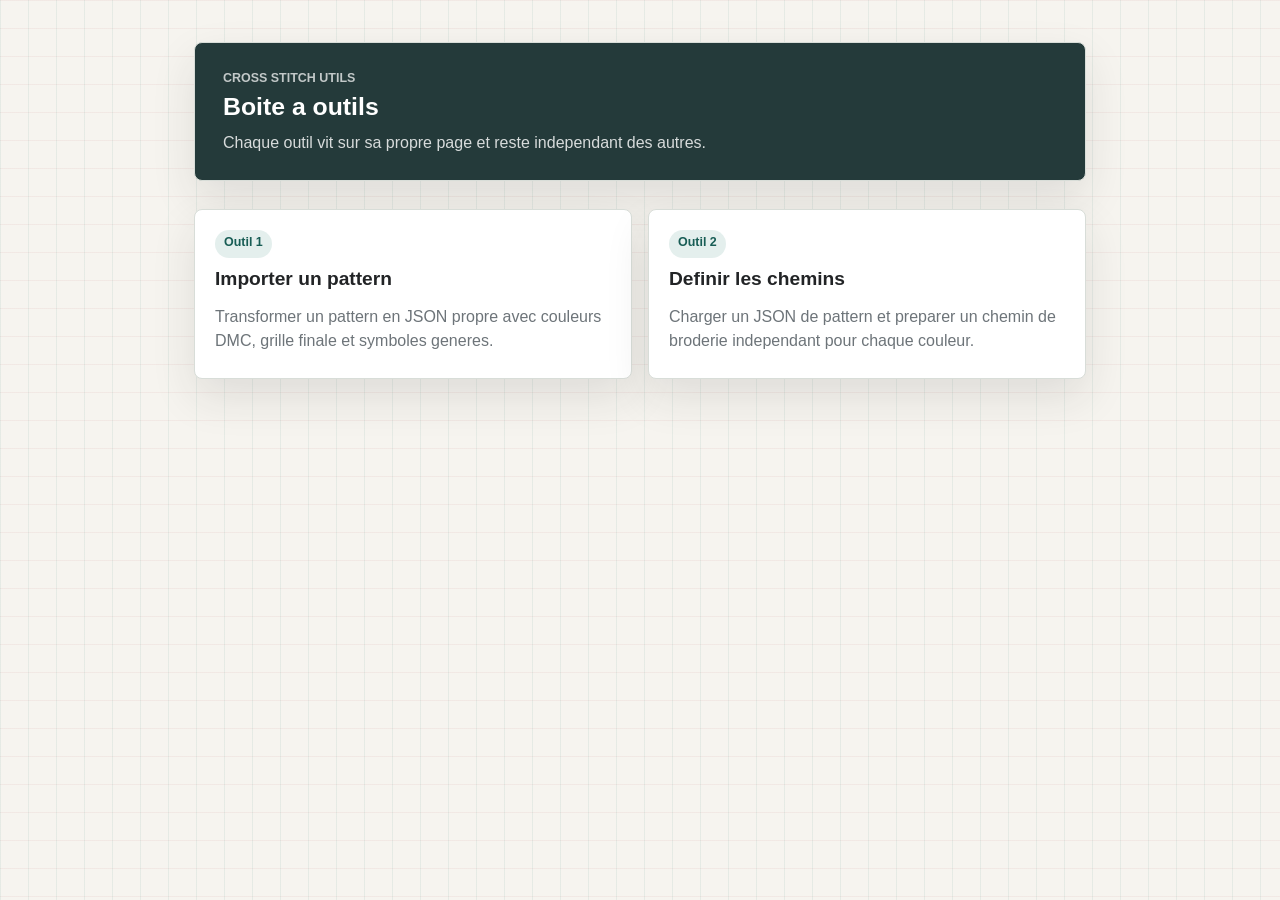
==== commit bf02923c: "Add path planner load step" ====
--- a/index.html
+++ b/index.html
@@ -22,6 +22,11 @@
           <strong>Importer un pattern</strong>
           <span>Transformer un pattern en JSON propre avec couleurs DMC, grille finale et symboles generes.</span>
         </a>
+        <a class="tool-card" href="plan-paths.html">
+          <span class="tool-number">Outil 2</span>
+          <strong>Definir les chemins</strong>
+          <span>Charger un JSON de pattern et preparer un chemin de broderie independant pour chaque couleur.</span>
+        </a>
       </section>
     </main>
   </body>
--- a/src/styles.css
+++ b/src/styles.css
@@ -119,24 +119,6 @@
   background: #243a3a;
 }
 
-.sidebar-link {
-  display: inline-flex;
-  width: fit-content;
-  min-height: 38px;
-  align-items: center;
-  padding: 0 12px;
-  border: 1px solid rgba(255, 255, 255, 0.22);
-  border-radius: 6px;
-  color: #ffffff;
-  background: rgba(255, 255, 255, 0.08);
-  font-weight: 800;
-  text-decoration: none;
-}
-
-.sidebar-link:hover {
-  background: rgba(255, 255, 255, 0.16);
-}
-
 .eyebrow {
   margin: 0 0 8px;
   color: currentColor;
@@ -145,6 +127,16 @@
   letter-spacing: 0;
   text-transform: uppercase;
   opacity: 0.72;
+}
+
+.app-home-link {
+  display: inline-block;
+  text-decoration: none;
+}
+
+.app-home-link:hover {
+  opacity: 1;
+  text-decoration: underline;
 }
 
 h1,
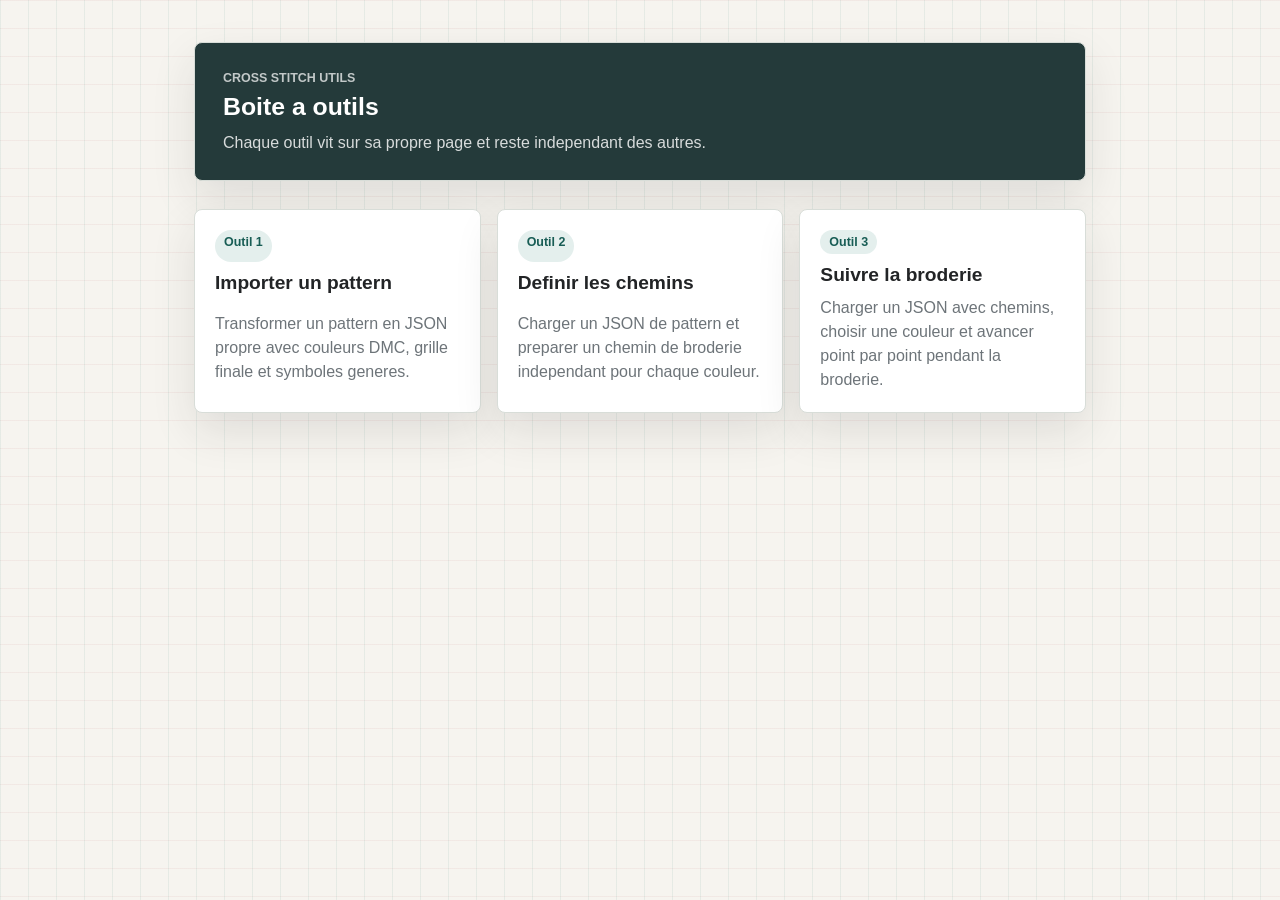
==== commit 22430609: "Add stitch progress load step" ====
--- a/index.html
+++ b/index.html
@@ -27,6 +27,11 @@
           <strong>Definir les chemins</strong>
           <span>Charger un JSON de pattern et preparer un chemin de broderie independant pour chaque couleur.</span>
         </a>
+        <a class="tool-card" href="stitch-progress.html">
+          <span class="tool-number">Outil 3</span>
+          <strong>Suivre la broderie</strong>
+          <span>Charger un JSON avec chemins, choisir une couleur et avancer point par point pendant la broderie.</span>
+        </a>
       </section>
     </main>
   </body>
--- a/src/styles.css
+++ b/src/styles.css
@@ -513,6 +513,83 @@
   background: #eef2f0;
 }
 
+.pattern-viewer {
+  display: grid;
+  grid-template-columns: minmax(0, 1fr) minmax(180px, 260px);
+  gap: 18px;
+  align-items: start;
+}
+
+.pattern-canvas-wrap {
+  max-width: 100%;
+  max-height: 70vh;
+  overflow: auto;
+  padding: 14px;
+  border: 1px solid var(--line);
+  border-radius: 8px;
+  background: #ffffff;
+}
+
+.selected-color-label {
+  position: sticky;
+  top: 0;
+  z-index: 1;
+  width: fit-content;
+  margin: 0 0 12px;
+  padding: 7px 10px;
+  border-radius: 999px;
+  color: var(--accent-strong);
+  background: rgba(36, 120, 109, 0.12);
+  font-size: 0.82rem;
+  font-weight: 900;
+}
+
+.pattern-canvas-wrap canvas {
+  display: block;
+  image-rendering: pixelated;
+}
+
+.path-color-legend {
+  display: grid;
+  gap: 8px;
+  max-height: 70vh;
+  overflow: auto;
+}
+
+.path-color-item {
+  display: grid;
+  grid-template-columns: 34px minmax(0, 1fr) auto;
+  align-items: center;
+  gap: 9px;
+  padding: 8px;
+  border: 1px solid var(--line);
+  border-radius: 8px;
+  background: #ffffff;
+  font-weight: 800;
+  cursor: pointer;
+  text-align: left;
+}
+
+.path-color-item:hover,
+.path-color-item.selected {
+  border-color: var(--accent);
+  outline: 3px solid rgba(36, 120, 109, 0.16);
+}
+
+.path-color-item.complete .stat-label {
+  color: var(--accent-strong);
+}
+
+.path-builder-panel {
+  display: grid;
+  gap: 12px;
+  margin-top: 16px;
+}
+
+.path-builder-panel .primary-button {
+  width: 100%;
+}
+
 .assignment-nav {
   display: flex;
   justify-content: space-between;
@@ -685,4 +762,8 @@
   .stats-row {
     grid-template-columns: 1fr;
   }
-}
+
+  .pattern-viewer {
+    grid-template-columns: 1fr;
+  }
+}
